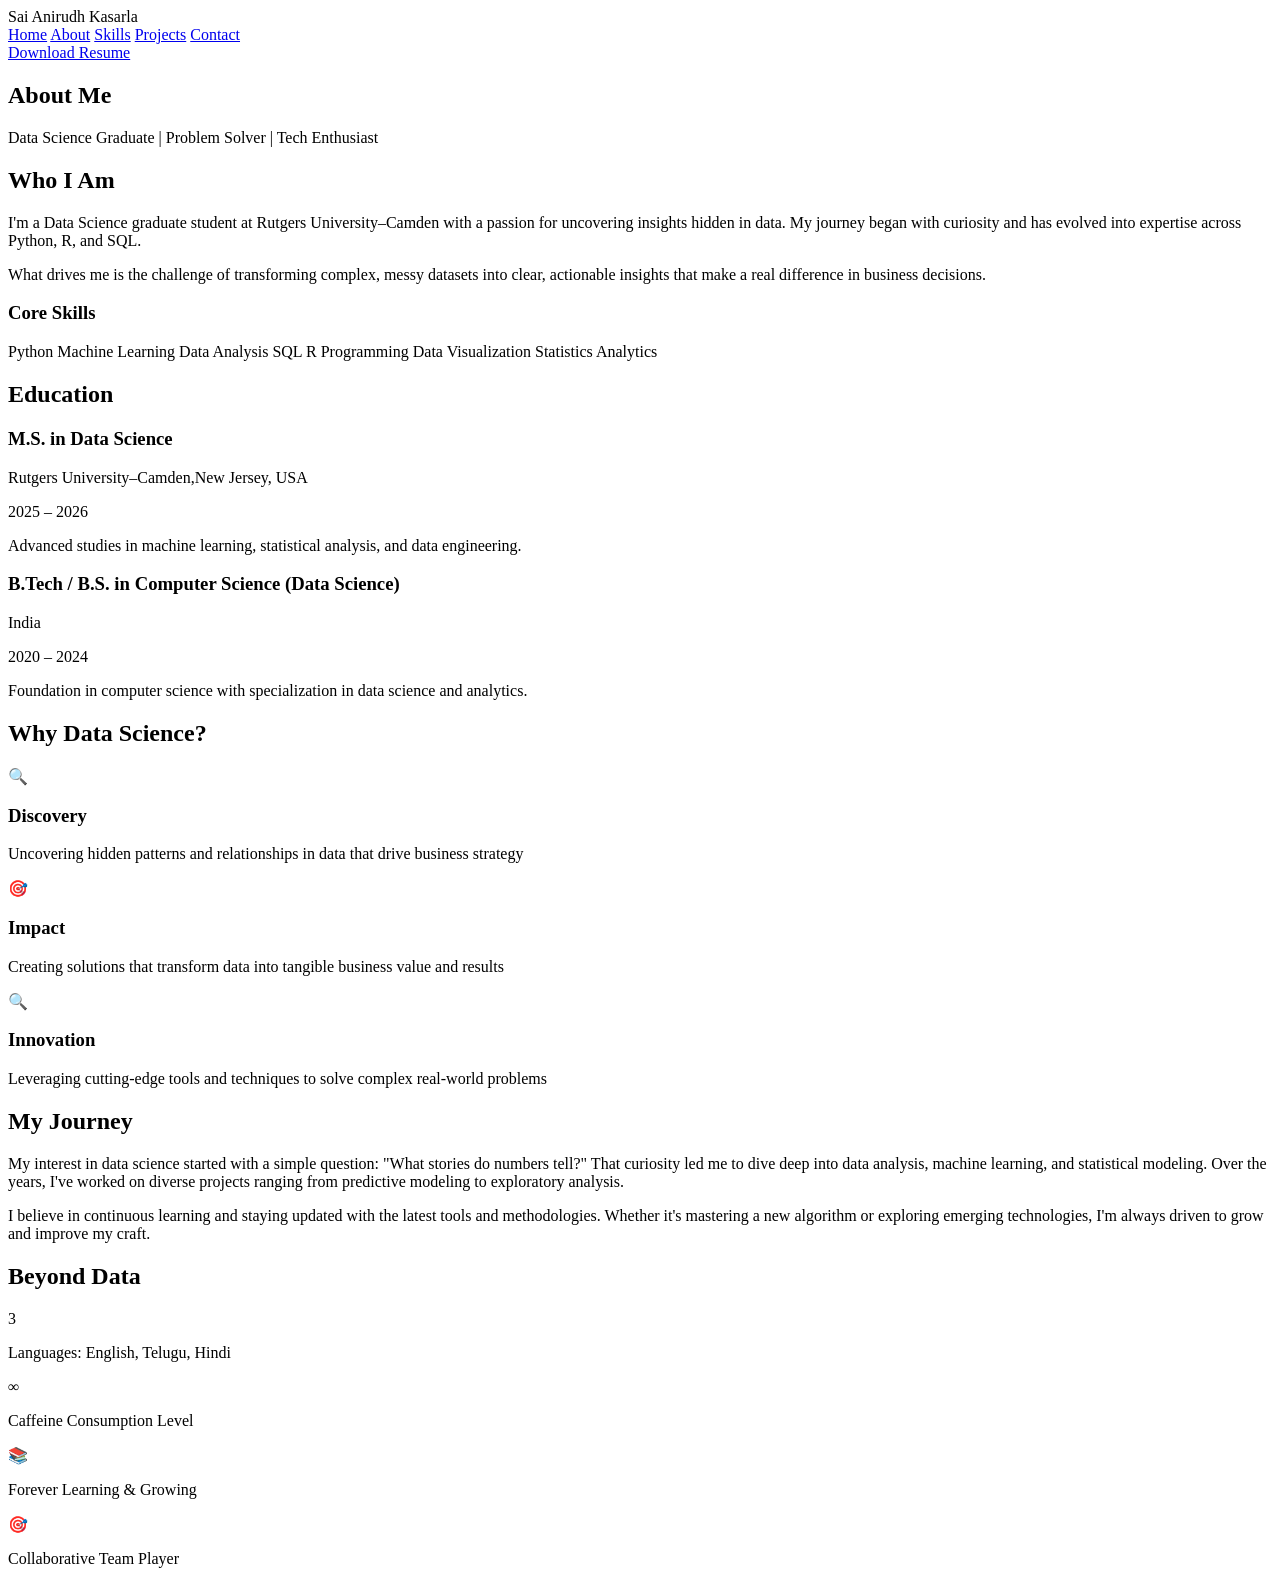
==== about.html @ 558da95c "Add files via upload" ====
<!DOCTYPE html>
<html lang="en">
<head>
    <meta charset="UTF-8" />
    <meta name="viewport" content="width=device-width, initial-scale=1.0" />
    <title>About | Sai Anirudh Kasarla</title>

    <link href="https://fonts.googleapis.com/css2?family=Inter:wght@300;400;500;600;700&display=swap" rel="stylesheet">
    <link rel="stylesheet" href="assets/css/style.css">
</head>
<body>

    <!-- ===== NAVBAR ===== -->
    <header class="navbar">
        <div class="nav-container">

            <!-- Left: Name -->
            <div class="nav-left">
                Sai Anirudh Kasarla
            </div>

            <!-- Center: Navigation Links -->
            <nav class="nav-center">
                <a href="index.html">Home</a>
                <a href="about.html" class="active">About</a>
                <a href="skills.html">Skills</a>
                <a href="projects.html">Projects</a>
                <a href="contact.html">Contact</a>
            </nav>

            <!-- Right: Resume Button -->
            <div class="nav-right">
                <a
                    href="resume/Sai_Anirudh_Kasarla_Resume.pdf"
                    class="resume-btn"
                    download
                >
                    Download Resume
                </a>
            </div>

        </div>
    </header>

    <!-- ===== ABOUT SECTION ===== -->
    <main class="about">
        
        <!-- About Header -->
        <section class="about-header">
            <h1>About Me</h1>
            <p class="header-subtitle">Data Science Graduate | Problem Solver | Tech Enthusiast</p>
        </section>

        <!-- Main Content Grid -->
        <section class="about-content-grid">
            
            <!-- Left: Personal Info -->
            <div class="about-left">
                <div class="intro-card">
                    <h2>Who I Am</h2>
                    <p>
                        I'm a Data Science graduate student at Rutgers University–Camden with a passion for uncovering 
                        insights hidden in data. My journey began with curiosity and has evolved into expertise across 
                        Python, R, and SQL.
                    </p>
                    <p>
                        What drives me is the challenge of transforming complex, messy datasets into clear, actionable 
                        insights that make a real difference in business decisions.
                    </p>
                </div>

                <div class="skills-summary-card">
                    <h3>Core Skills</h3>
                    <div class="skills-tags">
                        <span class="skill-tag">Python</span>
                        <span class="skill-tag">Machine Learning</span>
                        <span class="skill-tag">Data Analysis</span>
                        <span class="skill-tag">SQL</span>
                        <span class="skill-tag">R Programming</span>
                        <span class="skill-tag">Data Visualization</span>
                        <span class="skill-tag">Statistics</span>
                        <span class="skill-tag">Analytics</span>
                    </div>
                </div>
            </div>

            <!-- Right: Education & Timeline -->
            <div class="about-right">
                <div class="education-timeline-card">
                    <h2>Education</h2>
                    
                    <div class="timeline-item">
                        <div class="timeline-marker"></div>
                        <div class="timeline-content">
                            <h3>M.S. in Data Science</h3>
                            <p class="timeline-school">Rutgers University–Camden,New Jersey, USA</p>
                            <p class="timeline-date">2025 – 2026</p>
                            <p class="timeline-description">
                                Advanced studies in machine learning, statistical analysis, and data engineering.
                            </p>
                        </div>
                    </div>

                    <div class="timeline-item">
                        <div class="timeline-marker"></div>
                        <div class="timeline-content">
                            <h3>B.Tech / B.S. in Computer Science (Data Science)</h3>
                            <p class="timeline-school">India</p>
                            <p class="timeline-date">2020 – 2024</p>
                            <p class="timeline-description">
                                Foundation in computer science with specialization in data science and analytics.
                            </p>
                        </div>
                    </div>
                </div>
            </div>
        </section>

        <!-- Why Data Science Section -->
        <section class="why-section">
            <h2>Why Data Science?</h2>
            <div class="why-grid">
                <div class="why-card">
                    <div class="why-icon">🔍</div>
                    <h3>Discovery</h3>
                    <p>Uncovering hidden patterns and relationships in data that drive business strategy</p>
                </div>
                <div class="why-card">
                    <div class="why-icon">🎯</div>
                    <h3>Impact</h3>
                    <p>Creating solutions that transform data into tangible business value and results</p>
                </div>
                <div class="why-card">
                    <div class="why-icon">🔍</div>
                    <h3>Innovation</h3>
                    <p>Leveraging cutting-edge tools and techniques to solve complex real-world problems</p>
                </div>
            </div>
        </section>

        <!-- Journey Section -->
        <section class="journey-section">
            <div class="journey-content">
                <h2>My Journey</h2>
                <p>
                    My interest in data science started with a simple question: "What stories do numbers tell?" 
                    That curiosity led me to dive deep into data analysis, machine learning, and statistical modeling. 
                    Over the years, I've worked on diverse projects ranging from predictive modeling to exploratory analysis.
                </p>
                <p>
                    I believe in continuous learning and staying updated with the latest tools and methodologies. 
                    Whether it's mastering a new algorithm or exploring emerging technologies, I'm always driven to grow 
                    and improve my craft.
                </p>
            </div>
        </section>

        <!-- Fun Facts Section -->
        <section class="fun-facts-section">
            <h2>Beyond Data</h2>
            <div class="fun-facts-grid">
                <div class="fact-card">
                    <div class="fact-number">3</div>
                    <p>Languages: English, Telugu, Hindi</p>
                </div>
                <div class="fact-card">
                    <div class="fact-number">∞</div>
                    <p>Caffeine Consumption Level</p>
                </div>
                <div class="fact-card">
                    <div class="fact-number">📚</div>
                    <p>Forever Learning & Growing</p>
                </div>
                <div class="fact-card">
                    <div class="fact-number">🎯</div>
                    <p>Collaborative Team Player</p>
                </div>
            </div>
        </section>

    </main>

</body>
</html>
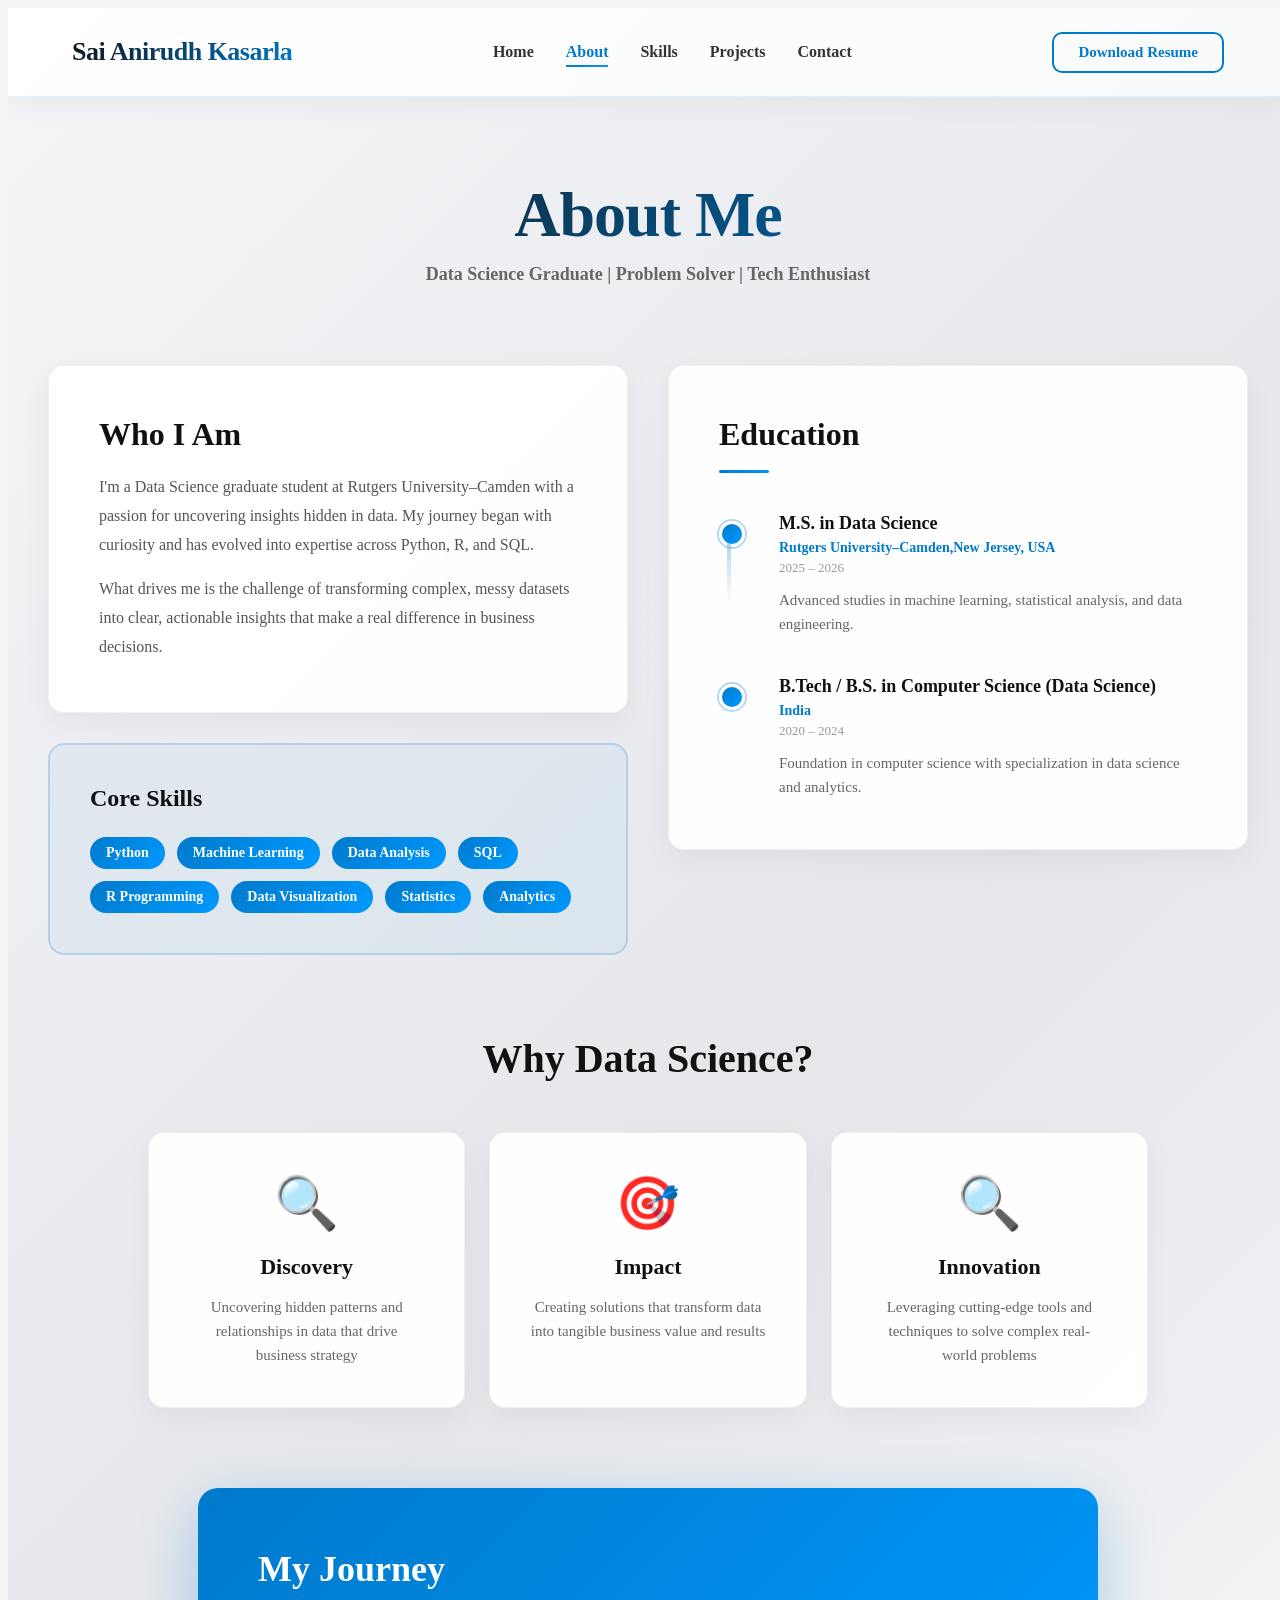
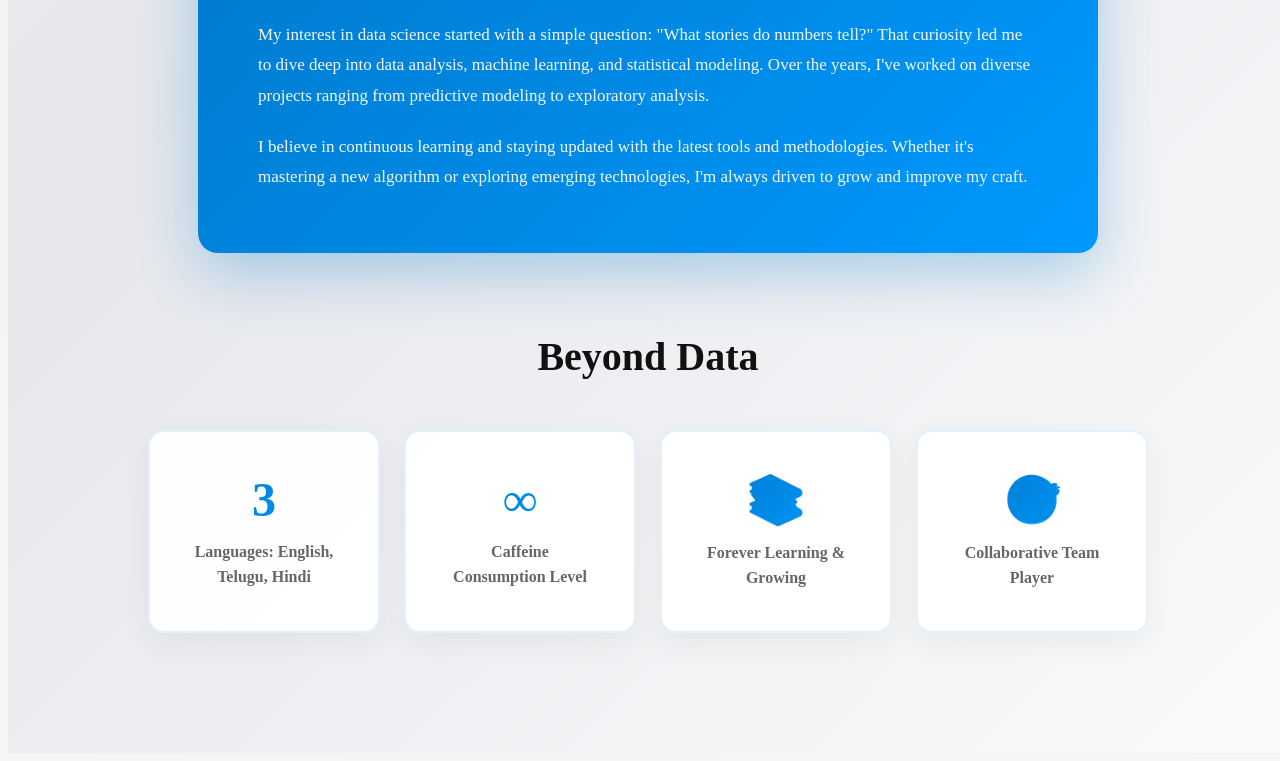
==== commit bdb13aa9: "Add mobile responsive stylesheet link" ====
--- a/about.html
+++ b/about.html
@@ -7,6 +7,7 @@
 
     <link href="https://fonts.googleapis.com/css2?family=Inter:wght@300;400;500;600;700&display=swap" rel="stylesheet">
     <link rel="stylesheet" href="assets/css/style.css">
+    <link rel="stylesheet" href="mobile-responsive.css">
 </head>
 <body>
 
@@ -182,3 +183,4 @@
 
 </body>
 </html>
+
--- a/assets/css/style.css
+++ b/assets/css/style.css
@@ -0,0 +1,2061 @@
+/* ===== Global Styles ===== */
+* {
+    box-sizing: border-box;
+}
+
+html, body {
+    width: 100%;
+    overflow-x: hidden;
+}
+
+body {
+    min-height: 100vh;
+    background: linear-gradient(
+        180deg,
+        #f3f4f6 0%,
+        #f5f5f5 100%
+    );
+}
+
+/* ===== Navbar ===== */
+.navbar {
+    height: 90px;
+    background: linear-gradient(135deg, rgba(255, 255, 255, 0.95) 0%, rgba(248, 249, 250, 0.95) 100%);
+    backdrop-filter: blur(20px);
+    border-bottom: 2px solid rgba(0, 122, 204, 0.1);
+    position: sticky;
+    top: 0;
+    z-index: 100;
+    display: flex;
+    align-items: center;
+    box-shadow: 0 4px 30px rgba(0, 0, 0, 0.05);
+}
+
+.nav-container {
+    width: 100%;
+    max-width: 1200px;
+    margin: auto;
+    padding: 0 24px;
+    display: grid;
+    grid-template-columns: auto 1fr auto;
+    align-items: center;
+}
+
+/* Left: Name */
+.nav-left {
+    font-weight: 800;
+    font-size: 26px;
+    letter-spacing: -0.5px;
+    background: linear-gradient(135deg, #111 0%, #007acc 100%);
+    -webkit-background-clip: text;
+    -webkit-text-fill-color: transparent;
+    background-clip: text;
+    cursor: pointer;
+    transition: all 0.3s ease;
+}
+
+.nav-left:hover {
+    letter-spacing: 0px;
+}
+
+/* Center: Links */
+.nav-center {
+    display: flex;
+    justify-content: center;
+    gap: 32px;
+}
+
+.nav-center a {
+    text-decoration: none;
+    color: #333;
+    font-weight: 600;
+    font-size: 16px;
+    transition: all 0.3s cubic-bezier(0.4, 0, 0.2, 1);
+    position: relative;
+    padding: 6px 0;
+}
+
+.nav-center a::after {
+    content: '';
+    position: absolute;
+    bottom: 0;
+    left: 0;
+    width: 0;
+    height: 2px;
+    background: linear-gradient(90deg, #007acc, #0099ff);
+    transition: width 0.3s ease;
+}
+
+.nav-center a:hover {
+    color: #007acc;
+}
+
+.nav-center a:hover::after {
+    width: 100%;
+}
+
+.nav-center a.active {
+    color: #007acc;
+}
+
+.nav-center a.active::after {
+    width: 100%;
+}
+
+/* Right: Resume Button */
+.nav-right {
+    display: flex;
+    justify-content: flex-end;
+}
+
+.resume-btn {
+    padding: 10px 24px;
+    border: 2px solid #007acc;
+    border-radius: 10px;
+    color: #007acc;
+    font-weight: 700;
+    font-size: 15px;
+    text-decoration: none;
+    transition: all 0.3s cubic-bezier(0.4, 0, 0.2, 1);
+    background: transparent;
+    position: relative;
+    overflow: hidden;
+}
+
+.resume-btn::before {
+    content: '';
+    position: absolute;
+    top: 0;
+    left: -100%;
+    width: 100%;
+    height: 100%;
+    background: linear-gradient(135deg, #007acc, #0099ff);
+    transition: left 0.4s ease;
+    z-index: -1;
+    border-radius: 10px;
+}
+
+.resume-btn:hover {
+    background: linear-gradient(135deg, #007acc, #0099ff);
+    color: white;
+    border-color: transparent;
+    box-shadow: 0 10px 30px rgba(0, 122, 204, 0.4);
+    transform: translateY(-2px);
+}
+
+/* ===== Home Section - Professional Styling ===== */
+.home {
+    width: 100%;
+    padding: 80px 20px 120px;
+    background: linear-gradient(135deg, #f3f4f6 0%, #e5e7eb 50%, #f9fafb 100%);
+}
+
+/* ===== Hero Card Section ===== */
+.hero-card {
+    max-width: 1000px;
+    margin: 0 auto 80px;
+    padding: 80px 60px;
+    background: linear-gradient(135deg, #ffffff 0%, #f8f9fa 100%);
+    border-radius: 24px;
+    border: 1px solid rgba(0, 0, 0, 0.08);
+    box-shadow: 0 20px 60px rgba(0, 0, 0, 0.08),
+                0 0 1px rgba(0, 0, 0, 0.1);
+    text-align: center;
+    position: relative;
+    overflow: hidden;
+    animation: fadeInUp 0.8s ease-out;
+}
+
+.hero-card::before {
+    content: '';
+    position: absolute;
+    top: -50%;
+    right: -50%;
+    width: 600px;
+    height: 600px;
+    background: radial-gradient(circle, rgba(0, 122, 204, 0.08) 0%, transparent 70%);
+    border-radius: 50%;
+    z-index: 0;
+    animation: float 6s ease-in-out infinite;
+}
+
+.hero-card > * {
+    position: relative;
+    z-index: 1;
+}
+
+.hero-badge {
+    display: inline-block;
+    padding: 12px 20px;
+    background: linear-gradient(135deg, rgba(0, 122, 204, 0.1), rgba(0, 122, 204, 0.05));
+    border: 1px solid rgba(0, 122, 204, 0.2);
+    border-radius: 50px;
+    font-size: 16px;
+    font-weight: 600;
+    color: #007acc;
+    margin-bottom: 20px;
+    animation: slideDown 0.8s ease-out 0.1s backwards;
+}
+
+.hero-title {
+    font-size: 72px;
+    font-weight: 800;
+    margin: 0 0 12px;
+    background: linear-gradient(135deg, #111 0%, #333 100%);
+    -webkit-background-clip: text;
+    -webkit-text-fill-color: transparent;
+    background-clip: text;
+    animation: slideDown 0.8s ease-out 0.2s backwards;
+    letter-spacing: -1px;
+}
+
+.hero-subtitle {
+    font-size: 28px;
+    font-weight: 600;
+    color: #007acc;
+    margin: 0 0 24px;
+    animation: slideDown 0.8s ease-out 0.3s backwards;
+    letter-spacing: 0.5px;
+}
+
+.hero-description {
+    font-size: 19px;
+    color: #555;
+    line-height: 1.8;
+    margin: 24px 0 40px;
+    max-width: 600px;
+    margin-left: auto;
+    margin-right: auto;
+    animation: slideDown 0.8s ease-out 0.4s backwards;
+}
+
+.hero-buttons {
+    display: flex;
+    justify-content: center;
+    gap: 16px;
+    flex-wrap: wrap;
+    animation: slideDown 0.8s ease-out 0.5s backwards;
+}
+
+.primary-btn,
+.secondary-btn {
+    padding: 14px 28px;
+    border-radius: 12px;
+    text-decoration: none;
+    font-weight: 600;
+    font-size: 16px;
+    transition: all 0.3s cubic-bezier(0.4, 0, 0.2, 1);
+    display: inline-flex;
+    align-items: center;
+    gap: 10px;
+    position: relative;
+    overflow: hidden;
+}
+
+.primary-btn {
+    background: linear-gradient(135deg, #111 0%, #333 100%);
+    color: white;
+    box-shadow: 0 10px 30px rgba(0, 0, 0, 0.15);
+}
+
+.primary-btn::before {
+    content: '';
+    position: absolute;
+    top: 0;
+    left: -100%;
+    width: 100%;
+    height: 100%;
+    background: linear-gradient(135deg, #333 0%, #555 100%);
+    transition: left 0.4s ease;
+    z-index: -1;
+}
+
+.primary-btn:hover {
+    background: linear-gradient(135deg, #333 0%, #555 100%);
+    box-shadow: 0 15px 45px rgba(0, 0, 0, 0.25);
+    transform: translateY(-3px);
+}
+
+.primary-btn:hover svg {
+    animation: slideRight 0.5s ease;
+}
+
+.secondary-btn {
+    background: transparent;
+    border: 2px solid #111;
+    color: #111;
+    box-shadow: inset 0 0 0 0 #111;
+}
+
+.secondary-btn:hover {
+    background: #111;
+    color: white;
+    box-shadow: 0 10px 30px rgba(0, 0, 0, 0.2);
+    transform: translateY(-3px);
+}
+
+/* ===== Stats Section ===== */
+.stats-section {
+    display: grid;
+    grid-template-columns: repeat(auto-fit, minmax(200px, 1fr));
+    gap: 24px;
+    max-width: 1000px;
+    margin: 0 auto 80px;
+    animation: fadeInUp 0.8s ease-out 0.3s backwards;
+}
+
+.stat-card {
+    padding: 40px;
+    background: rgba(255, 255, 255, 0.95);
+    border-radius: 16px;
+    border: 1px solid rgba(0, 0, 0, 0.06);
+    box-shadow: 0 10px 30px rgba(0, 0, 0, 0.05);
+    text-align: center;
+    transition: all 0.4s cubic-bezier(0.4, 0, 0.2, 1);
+    position: relative;
+}
+
+.stat-card::after {
+    content: '';
+    position: absolute;
+    bottom: 0;
+    left: 0;
+    width: 0;
+    height: 4px;
+    background: linear-gradient(90deg, #007acc, #0099ff);
+    border-radius: 0 0 16px 0;
+    transition: width 0.4s ease;
+}
+
+.stat-card:hover {
+    transform: translateY(-8px);
+    box-shadow: 0 20px 50px rgba(0, 122, 204, 0.15);
+    border-color: rgba(0, 122, 204, 0.2);
+}
+
+.stat-card:hover::after {
+    width: 100%;
+}
+
+.stat-number {
+    font-size: 52px;
+    font-weight: 800;
+    background: linear-gradient(135deg, #007acc, #0099ff);
+    -webkit-background-clip: text;
+    -webkit-text-fill-color: transparent;
+    background-clip: text;
+    margin-bottom: 8px;
+}
+
+.stat-label {
+    font-size: 17px;
+    color: #666;
+    font-weight: 500;
+}
+
+/* ===== Expertise Section ===== */
+.expertise-section {
+    max-width: 1000px;
+    margin: 0 auto 80px;
+}
+
+.section-title {
+    font-size: 36px;
+    font-weight: 700;
+    text-align: center;
+    margin-bottom: 50px;
+    color: #111;
+    animation: slideDown 0.8s ease-out backwards;
+}
+
+.expertise-grid {
+    display: grid;
+    grid-template-columns: repeat(auto-fit, minmax(240px, 1fr));
+    gap: 24px;
+    animation: fadeInUp 0.8s ease-out 0.2s backwards;
+}
+
+.expertise-card {
+    padding: 40px;
+    background: rgba(255, 255, 255, 0.95);
+    border-radius: 16px;
+    border: 1px solid rgba(0, 0, 0, 0.06);
+    box-shadow: 0 10px 30px rgba(0, 0, 0, 0.05);
+    transition: all 0.4s cubic-bezier(0.4, 0, 0.2, 1);
+    position: relative;
+    overflow: hidden;
+}
+
+.expertise-card::before {
+    content: '';
+    position: absolute;
+    top: -50%;
+    left: -50%;
+    width: 200%;
+    height: 200%;
+    background: linear-gradient(135deg, rgba(0, 122, 204, 0.1), rgba(0, 122, 204, 0.05));
+    opacity: 0;
+    transition: opacity 0.4s ease;
+}
+
+.expertise-card:hover {
+    transform: translateY(-12px) scale(1.02);
+    box-shadow: 0 25px 60px rgba(0, 122, 204, 0.2);
+    border-color: rgba(0, 122, 204, 0.2);
+}
+
+.expertise-card:hover::before {
+    opacity: 1;
+}
+
+.expertise-icon {
+    font-size: 48px;
+    margin-bottom: 20px;
+    display: inline-block;
+    animation: bounce 2s ease-in-out infinite;
+}
+
+.expertise-card h3 {
+    font-size: 20px;
+    font-weight: 700;
+    margin: 0 0 12px;
+    color: #111;
+    position: relative;
+    z-index: 1;
+}
+
+.expertise-card p {
+    font-size: 15px;
+    color: #666;
+    line-height: 1.6;
+    position: relative;
+    z-index: 1;
+    margin: 0;
+}
+
+/* ===== CTA Section ===== */
+.cta-section {
+    max-width: 800px;
+    margin: 40px auto 0;
+    padding: 60px 50px;
+    background: linear-gradient(135deg, #007acc 0%, #0099ff 100%);
+    border-radius: 20px;
+    box-shadow: 0 20px 60px rgba(0, 122, 204, 0.3);
+    text-align: center;
+    color: white;
+    animation: fadeInUp 0.8s ease-out 0.4s backwards;
+}
+
+.cta-section h2 {
+    font-size: 36px;
+    font-weight: 700;
+    margin: 0 0 12px;
+}
+
+.cta-section p {
+    font-size: 17px;
+    margin: 0 0 30px;
+    opacity: 0.95;
+}
+
+.cta-btn {
+    display: inline-block;
+    padding: 16px 36px;
+    background: white;
+    color: #007acc;
+    text-decoration: none;
+    font-weight: 700;
+    border-radius: 12px;
+    transition: all 0.3s cubic-bezier(0.4, 0, 0.2, 1);
+    box-shadow: 0 10px 30px rgba(0, 0, 0, 0.15);
+    position: relative;
+}
+
+.cta-btn:hover {
+    transform: translateY(-3px);
+    box-shadow: 0 15px 45px rgba(0, 0, 0, 0.25);
+    background: #f0f7ff;
+}
+
+/* ===== Animations ===== */
+@keyframes fadeInUp {
+    from {
+        opacity: 0;
+        transform: translateY(30px);
+    }
+    to {
+        opacity: 1;
+        transform: translateY(0);
+    }
+}
+
+@keyframes slideDown {
+    from {
+        opacity: 0;
+        transform: translateY(-20px);
+    }
+    to {
+        opacity: 1;
+        transform: translateY(0);
+    }
+}
+
+@keyframes slideRight {
+    0%, 100% { transform: translateX(0); }
+    50% { transform: translateX(4px); }
+}
+
+@keyframes float {
+    0%, 100% { transform: translate(0, 0px); }
+    50% { transform: translate(-20px, -20px); }
+}
+
+@keyframes bounce {
+    0%, 100% { transform: translateY(0); }
+    50% { transform: translateY(-8px); }
+}
+
+/* ===== About Page - Unique Design ===== */
+.about {
+    width: 100%;
+    padding: 80px 20px 120px;
+    background: linear-gradient(135deg, #f3f4f6 0%, #e5e7eb 50%, #f9fafb 100%);
+}
+
+/* About Header Section */
+.about-header {
+    max-width: 1000px;
+    margin: 0 auto 80px;
+    text-align: center;
+    animation: fadeInUp 0.8s ease-out;
+}
+
+.about-header h1 {
+    font-size: 64px;
+    font-weight: 800;
+    margin: 0 0 12px;
+    background: linear-gradient(135deg, #111 0%, #007acc 100%);
+    -webkit-background-clip: text;
+    -webkit-text-fill-color: transparent;
+    background-clip: text;
+    letter-spacing: -1px;
+}
+
+.header-subtitle {
+    font-size: 20px;
+    color: #007acc;
+    font-weight: 600;
+    margin: 0;
+}
+
+/* Content Grid Layout */
+.about-content-grid {
+    display: grid;
+    grid-template-columns: 1fr 1fr;
+    gap: 40px;
+    max-width: 1200px;
+    margin: 0 auto 80px;
+    animation: fadeInUp 0.8s ease-out 0.2s backwards;
+}
+
+.about-left,
+.about-right {
+    display: flex;
+    flex-direction: column;
+    gap: 30px;
+}
+
+/* Intro Card */
+.intro-card {
+    padding: 50px;
+    background: rgba(255, 255, 255, 0.95);
+    border-radius: 16px;
+    border: 1px solid rgba(0, 0, 0, 0.06);
+    box-shadow: 0 10px 30px rgba(0, 0, 0, 0.05);
+    transition: all 0.4s cubic-bezier(0.4, 0, 0.2, 1);
+    position: relative;
+    overflow: hidden;
+}
+
+.intro-card::before {
+    content: '';
+    position: absolute;
+    top: -50%;
+    right: -50%;
+    width: 300px;
+    height: 300px;
+    background: radial-gradient(circle, rgba(0, 122, 204, 0.1) 0%, transparent 70%);
+    border-radius: 50%;
+    opacity: 0;
+    transition: opacity 0.4s ease;
+}
+
+.intro-card:hover {
+    transform: translateY(-8px);
+    box-shadow: 0 25px 60px rgba(0, 122, 204, 0.15);
+    border-color: rgba(0, 122, 204, 0.2);
+}
+
+.intro-card:hover::before {
+    opacity: 1;
+}
+
+.intro-card h2 {
+    font-size: 32px;
+    font-weight: 700;
+    margin: 0 0 20px;
+    color: #111;
+    position: relative;
+    z-index: 1;
+}
+
+.intro-card p {
+    font-size: 16px;
+    color: #555;
+    line-height: 1.8;
+    margin: 0 0 16px;
+    position: relative;
+    z-index: 1;
+}
+
+.intro-card p:last-child {
+    margin-bottom: 0;
+}
+
+/* Skills Summary Card */
+.skills-summary-card {
+    padding: 40px;
+    background: linear-gradient(135deg, rgba(0, 122, 204, 0.05) 0%, rgba(0, 153, 255, 0.05) 100%);
+    border: 2px solid rgba(0, 122, 204, 0.2);
+    border-radius: 16px;
+    transition: all 0.4s cubic-bezier(0.4, 0, 0.2, 1);
+}
+
+.skills-summary-card:hover {
+    border-color: rgba(0, 122, 204, 0.4);
+    box-shadow: 0 15px 50px rgba(0, 122, 204, 0.15);
+    transform: translateY(-5px);
+}
+
+.skills-summary-card h3 {
+    font-size: 24px;
+    font-weight: 700;
+    margin: 0 0 25px;
+    color: #111;
+}
+
+.skills-tags {
+    display: flex;
+    flex-wrap: wrap;
+    gap: 12px;
+}
+
+.skill-tag {
+    display: inline-block;
+    padding: 8px 16px;
+    background: linear-gradient(135deg, #007acc, #0099ff);
+    color: white;
+    border-radius: 50px;
+    font-size: 14px;
+    font-weight: 600;
+    transition: all 0.3s ease;
+    cursor: default;
+}
+
+.skill-tag:hover {
+    transform: translateY(-3px);
+    box-shadow: 0 10px 25px rgba(0, 122, 204, 0.4);
+}
+
+/* Education Timeline Card */
+.education-timeline-card {
+    padding: 50px;
+    background: rgba(255, 255, 255, 0.95);
+    border-radius: 16px;
+    border: 1px solid rgba(0, 0, 0, 0.06);
+    box-shadow: 0 10px 30px rgba(0, 0, 0, 0.05);
+    transition: all 0.4s cubic-bezier(0.4, 0, 0.2, 1);
+}
+
+.education-timeline-card:hover {
+    transform: translateY(-8px);
+    box-shadow: 0 25px 60px rgba(0, 122, 204, 0.15);
+}
+
+.education-timeline-card h2 {
+    font-size: 32px;
+    font-weight: 700;
+    margin: 0 0 40px;
+    color: #111;
+    position: relative;
+    padding-bottom: 20px;
+}
+
+.education-timeline-card h2::after {
+    content: '';
+    position: absolute;
+    bottom: 0;
+    left: 0;
+    width: 50px;
+    height: 3px;
+    background: linear-gradient(90deg, #007acc, #0099ff);
+    border-radius: 2px;
+}
+
+/* Timeline Items */
+.timeline-item {
+    position: relative;
+    padding-left: 60px;
+    margin-bottom: 40px;
+}
+
+.timeline-item:last-child {
+    margin-bottom: 0;
+}
+
+.timeline-item::before {
+    content: '';
+    position: absolute;
+    left: 0;
+    top: 8px;
+    width: 20px;
+    height: 20px;
+    border-radius: 50%;
+    background: linear-gradient(135deg, #007acc, #0099ff);
+    border: 3px solid white;
+    box-shadow: 0 0 0 2px rgba(0, 122, 204, 0.3);
+}
+
+.timeline-item::after {
+    content: '';
+    position: absolute;
+    left: 8px;
+    top: 30px;
+    width: 4px;
+    height: 60px;
+    background: linear-gradient(180deg, rgba(0, 122, 204, 0.3), transparent);
+    display: none;
+}
+
+.timeline-item:not(:last-child)::after {
+    display: block;
+}
+
+.timeline-content h3 {
+    font-size: 18px;
+    font-weight: 700;
+    color: #111;
+    margin: 0 0 6px;
+}
+
+.timeline-school {
+    font-size: 14px;
+    color: #007acc;
+    font-weight: 600;
+    margin: 0 0 4px;
+}
+
+.timeline-date {
+    font-size: 13px;
+    color: #999;
+    margin: 0 0 12px;
+}
+
+.timeline-description {
+    font-size: 15px;
+    color: #666;
+    line-height: 1.6;
+    margin: 0;
+}
+
+/* Why Section */
+.why-section {
+    max-width: 1000px;
+    margin: 0 auto 80px;
+    animation: fadeInUp 0.8s ease-out 0.3s backwards;
+}
+
+.why-section h2 {
+    font-size: 40px;
+    font-weight: 700;
+    text-align: center;
+    margin: 0 0 50px;
+    color: #111;
+}
+
+.why-grid {
+    display: grid;
+    grid-template-columns: repeat(auto-fit, minmax(260px, 1fr));
+    gap: 24px;
+}
+
+.why-card {
+    padding: 40px;
+    background: rgba(255, 255, 255, 0.95);
+    border-radius: 16px;
+    border: 1px solid rgba(0, 0, 0, 0.06);
+    box-shadow: 0 10px 30px rgba(0, 0, 0, 0.05);
+    transition: all 0.4s cubic-bezier(0.4, 0, 0.2, 1);
+    position: relative;
+    overflow: hidden;
+    text-align: center;
+}
+
+.why-card::before {
+    content: '';
+    position: absolute;
+    top: -50%;
+    left: -50%;
+    width: 200%;
+    height: 200%;
+    background: linear-gradient(135deg, rgba(0, 122, 204, 0.1), rgba(0, 122, 204, 0.05));
+    opacity: 0;
+    transition: opacity 0.4s ease;
+}
+
+.why-card:hover {
+    transform: translateY(-12px) scale(1.02);
+    box-shadow: 0 25px 60px rgba(0, 122, 204, 0.2);
+    border-color: rgba(0, 122, 204, 0.2);
+}
+
+.why-card:hover::before {
+    opacity: 1;
+}
+
+.why-icon {
+    font-size: 52px;
+    margin-bottom: 20px;
+    display: block;
+    position: relative;
+    z-index: 1;
+    animation: bounce 2s ease-in-out infinite;
+}
+
+.why-card h3 {
+    font-size: 22px;
+    font-weight: 700;
+    margin: 0 0 15px;
+    color: #111;
+    position: relative;
+    z-index: 1;
+}
+
+.why-card p {
+    font-size: 15px;
+    color: #666;
+    line-height: 1.6;
+    margin: 0;
+    position: relative;
+    z-index: 1;
+}
+
+/* Journey Section */
+.journey-section {
+    max-width: 900px;
+    margin: 0 auto 80px;
+    padding: 60px;
+    background: linear-gradient(135deg, #007acc 0%, #0099ff 100%);
+    border-radius: 20px;
+    color: white;
+    box-shadow: 0 20px 60px rgba(0, 122, 204, 0.3);
+    animation: fadeInUp 0.8s ease-out 0.4s backwards;
+}
+
+.journey-content h2 {
+    font-size: 36px;
+    font-weight: 700;
+    margin: 0 0 30px;
+}
+
+.journey-content p {
+    font-size: 17px;
+    line-height: 1.8;
+    margin: 0 0 20px;
+    opacity: 0.95;
+}
+
+.journey-content p:last-child {
+    margin-bottom: 0;
+}
+
+/* Fun Facts Section */
+.fun-facts-section {
+    max-width: 1000px;
+    margin: 0 auto;
+}
+
+.fun-facts-section h2 {
+    font-size: 40px;
+    font-weight: 700;
+    text-align: center;
+    margin: 0 0 50px;
+    color: #111;
+    animation: fadeInUp 0.8s ease-out 0.5s backwards;
+}
+
+.fun-facts-grid {
+    display: grid;
+    grid-template-columns: repeat(auto-fit, minmax(200px, 1fr));
+    gap: 24px;
+    animation: fadeInUp 0.8s ease-out 0.6s backwards;
+}
+
+.fact-card {
+    padding: 40px;
+    background: rgba(255, 255, 255, 0.95);
+    border-radius: 16px;
+    border: 2px solid rgba(0, 122, 204, 0.1);
+    box-shadow: 0 10px 30px rgba(0, 0, 0, 0.05);
+    text-align: center;
+    transition: all 0.4s cubic-bezier(0.4, 0, 0.2, 1);
+}
+
+.fact-card:hover {
+    transform: translateY(-10px) rotate(2deg);
+    box-shadow: 0 25px 60px rgba(0, 122, 204, 0.15);
+    border-color: rgba(0, 122, 204, 0.3);
+}
+
+.fact-number {
+    font-size: 48px;
+    font-weight: 800;
+    background: linear-gradient(135deg, #007acc, #0099ff);
+    -webkit-background-clip: text;
+    -webkit-text-fill-color: transparent;
+    background-clip: text;
+    margin-bottom: 12px;
+    display: block;
+}
+
+.fact-card p {
+    font-size: 16px;
+    color: #666;
+    font-weight: 600;
+    margin: 0;
+    line-height: 1.6;
+}
+
+/* Responsive Design */
+@media (max-width: 768px) {
+    .about-content-grid {
+        grid-template-columns: 1fr;
+        gap: 30px;
+    }
+    
+    .about-header h1 {
+        font-size: 42px;
+    }
+    
+    .header-subtitle {
+        font-size: 16px;
+    }
+    
+    .intro-card,
+    .education-timeline-card {
+        padding: 30px;
+    }
+    
+    .journey-section {
+        padding: 40px;
+    }
+}
+
+
+/* ===== Skills Page - Professional Design ===== */
+.skills {
+    width: 100%;
+    padding: 80px 20px 120px;
+    background: linear-gradient(135deg, #f3f4f6 0%, #e5e7eb 50%, #f9fafb 100%);
+}
+
+/* Skills Header */
+.skills-header {
+    max-width: 1000px;
+    margin: 0 auto 80px;
+    text-align: center;
+    animation: fadeInUp 0.8s ease-out;
+}
+
+.skills-header h1 {
+    font-size: 64px;
+    font-weight: 800;
+    margin: 0 0 12px;
+    background: linear-gradient(135deg, #111 0%, #007acc 100%);
+    -webkit-background-clip: text;
+    -webkit-text-fill-color: transparent;
+    background-clip: text;
+    letter-spacing: -1px;
+}
+
+.skills-header-subtitle {
+    font-size: 20px;
+    color: #007acc;
+    font-weight: 600;
+    margin: 0;
+}
+
+/* Proficiency Section */
+.proficiency-section {
+    max-width: 1000px;
+    margin: 0 auto 80px;
+    animation: fadeInUp 0.8s ease-out 0.1s backwards;
+}
+
+.proficiency-section h2 {
+    font-size: 36px;
+    font-weight: 700;
+    text-align: center;
+    margin: 0 0 50px;
+    color: #111;
+}
+
+.proficiency-grid {
+    display: grid;
+    grid-template-columns: repeat(auto-fit, minmax(220px, 1fr));
+    gap: 24px;
+}
+
+.proficiency-card {
+    padding: 40px;
+    background: rgba(255, 255, 255, 0.95);
+    border-radius: 16px;
+    border: 2px solid rgba(0, 122, 204, 0.1);
+    box-shadow: 0 10px 30px rgba(0, 0, 0, 0.05);
+    text-align: center;
+    transition: all 0.4s cubic-bezier(0.4, 0, 0.2, 1);
+}
+
+.proficiency-card:hover {
+    transform: translateY(-12px);
+    border-color: rgba(0, 122, 204, 0.3);
+    box-shadow: 0 25px 60px rgba(0, 122, 204, 0.15);
+}
+
+.proficiency-icon {
+    font-size: 28px;
+    margin-bottom: 15px;
+    display: block;
+}
+
+.proficiency-card h3 {
+    font-size: 22px;
+    font-weight: 700;
+    margin: 0 0 10px;
+    color: #111;
+}
+
+.proficiency-card p {
+    font-size: 15px;
+    color: #666;
+    margin: 0;
+}
+
+/* Skills Categories */
+.skills-categories {
+    display: grid;
+    grid-template-columns: repeat(auto-fit, minmax(320px, 1fr));
+    gap: 30px;
+    max-width: 1200px;
+    margin: 0 auto 80px;
+    animation: fadeInUp 0.8s ease-out 0.2s backwards;
+}
+
+.skill-category {
+    padding: 45px;
+    background: rgba(255, 255, 255, 0.95);
+    border-radius: 20px;
+    border: 1px solid rgba(0, 0, 0, 0.06);
+    box-shadow: 0 15px 40px rgba(0, 0, 0, 0.05);
+    transition: all 0.4s cubic-bezier(0.4, 0, 0.2, 1);
+    position: relative;
+    overflow: hidden;
+}
+
+.skill-category::before {
+    content: '';
+    position: absolute;
+    top: -50%;
+    right: -50%;
+    width: 300px;
+    height: 300px;
+    background: radial-gradient(circle, rgba(0, 122, 204, 0.08) 0%, transparent 70%);
+    border-radius: 50%;
+    opacity: 0;
+    transition: opacity 0.4s ease;
+}
+
+.skill-category:hover {
+    transform: translateY(-15px);
+    box-shadow: 0 30px 70px rgba(0, 122, 204, 0.15);
+    border-color: rgba(0, 122, 204, 0.2);
+}
+
+.skill-category:hover::before {
+    opacity: 1;
+}
+
+.category-header {
+    display: flex;
+    align-items: center;
+    gap: 15px;
+    margin-bottom: 15px;
+    position: relative;
+    z-index: 1;
+}
+
+.category-header h2 {
+    font-size: 24px;
+    font-weight: 700;
+    color: #111;
+    margin: 0;
+}
+
+.category-description {
+    font-size: 14px;
+    color: #007acc;
+    font-weight: 600;
+    margin: 0 0 20px;
+    position: relative;
+    z-index: 1;
+}
+
+.skills-list {
+    display: flex;
+    flex-wrap: wrap;
+    gap: 12px;
+    position: relative;
+    z-index: 1;
+}
+
+.skill-item {
+    display: inline-block;
+    padding: 10px 16px;
+    background: linear-gradient(135deg, rgba(0, 122, 204, 0.1), rgba(0, 153, 255, 0.05));
+    border: 1.5px solid rgba(0, 122, 204, 0.2);
+    border-radius: 50px;
+    font-size: 14px;
+    font-weight: 600;
+    color: #007acc;
+    transition: all 0.3s ease;
+    cursor: default;
+}
+
+.skill-item:hover {
+    background: linear-gradient(135deg, #007acc, #0099ff);
+    color: white;
+    border-color: transparent;
+    transform: translateY(-2px);
+    box-shadow: 0 10px 25px rgba(0, 122, 204, 0.3);
+}
+
+/* Skills Highlight Section */
+.skills-highlight {
+    display: grid;
+    grid-template-columns: 1fr 1fr;
+    gap: 40px;
+    max-width: 1000px;
+    margin: 0 auto;
+    animation: fadeInUp 0.8s ease-out 0.3s backwards;
+}
+
+.highlight-card {
+    padding: 50px;
+    border-radius: 16px;
+    transition: all 0.4s cubic-bezier(0.4, 0, 0.2, 1);
+}
+
+.highlight-left {
+    background: rgba(255, 255, 255, 0.95);
+    border: 1px solid rgba(0, 0, 0, 0.06);
+    box-shadow: 0 15px 40px rgba(0, 0, 0, 0.05);
+}
+
+.highlight-right {
+    background: linear-gradient(135deg, #007acc 0%, #0099ff 100%);
+    color: white;
+    box-shadow: 0 20px 60px rgba(0, 122, 204, 0.3);
+}
+
+.highlight-card:hover {
+    transform: translateY(-8px);
+}
+
+.highlight-left:hover {
+    box-shadow: 0 25px 60px rgba(0, 122, 204, 0.15);
+    border-color: rgba(0, 122, 204, 0.2);
+}
+
+.highlight-right:hover {
+    box-shadow: 0 30px 70px rgba(0, 122, 204, 0.4);
+}
+
+.highlight-card h3 {
+    font-size: 24px;
+    font-weight: 700;
+    margin: 0 0 16px;
+}
+
+.highlight-card p {
+    font-size: 16px;
+    line-height: 1.8;
+    margin: 0;
+    color: inherit;
+}
+
+.highlight-left p {
+    color: #555;
+}
+
+/* Responsive Design */
+@media (max-width: 768px) {
+    .skills-header h1 {
+        font-size: 42px;
+    }
+    
+    .skills-categories {
+        grid-template-columns: 1fr;
+    }
+    
+    .skills-highlight {
+        grid-template-columns: 1fr;
+    }
+    
+    .skill-category {
+        padding: 30px;
+    }
+}
+
+/* ===== Projects Page - Fresh Modern Design ===== */
+.projects {
+    width: 100%;
+    padding: 80px 20px 120px;
+    background: linear-gradient(135deg, #f3f4f6 0%, #e5e7eb 50%, #f9fafb 100%);
+}
+
+/* Projects Header */
+.projects-header {
+    max-width: 1000px;
+    margin: 0 auto 80px;
+    text-align: center;
+    animation: fadeInUp 0.8s ease-out;
+}
+
+.header-content h1 {
+    font-size: 64px;
+    font-weight: 800;
+    margin: 0 0 12px;
+    background: linear-gradient(135deg, #111 0%, #007acc 100%);
+    -webkit-background-clip: text;
+    -webkit-text-fill-color: transparent;
+    background-clip: text;
+    letter-spacing: -1px;
+}
+
+.header-subtitle {
+    font-size: 18px;
+    color: #666;
+    margin: 0;
+}
+
+/* Featured Section */
+.featured-section {
+    max-width: 1200px;
+    margin: 0 auto 100px;
+    animation: fadeInUp 0.8s ease-out 0.1s backwards;
+}
+
+.featured-title {
+    font-size: 40px;
+    font-weight: 700;
+    text-align: center;
+    margin: 0 0 50px;
+    color: #111;
+    position: relative;
+    padding-bottom: 20px;
+}
+
+.featured-title::after {
+    content: '';
+    position: absolute;
+    bottom: 0;
+    left: 50%;
+    transform: translateX(-50%);
+    width: 80px;
+    height: 4px;
+    background: linear-gradient(90deg, #007acc, #0099ff);
+    border-radius: 2px;
+}
+
+.featured-grid {
+    display: grid;
+    grid-template-columns: repeat(auto-fit, minmax(320px, 1fr));
+    gap: 30px;
+}
+
+.featured-card {
+    padding: 50px;
+    background: rgba(255, 255, 255, 0.95);
+    border-radius: 20px;
+    border: 1px solid rgba(0, 0, 0, 0.06);
+    box-shadow: 0 15px 40px rgba(0, 0, 0, 0.05);
+    transition: all 0.4s cubic-bezier(0.4, 0, 0.2, 1);
+    position: relative;
+    overflow: hidden;
+}
+
+.featured-card::before {
+    content: '';
+    position: absolute;
+    top: -50%;
+    right: -50%;
+    width: 300px;
+    height: 300px;
+    background: radial-gradient(circle, rgba(0, 122, 204, 0.1) 0%, transparent 70%);
+    border-radius: 50%;
+    opacity: 0;
+    transition: opacity 0.4s ease;
+}
+
+.featured-card:hover {
+    transform: translateY(-15px);
+    box-shadow: 0 30px 70px rgba(0, 122, 204, 0.15);
+    border-color: rgba(0, 122, 204, 0.2);
+}
+
+.featured-card:hover::before {
+    opacity: 1;
+}
+
+.featured-card-top {
+    margin-bottom: 20px;
+    position: relative;
+    z-index: 1;
+}
+
+.featured-card h3 {
+    font-size: 24px;
+    font-weight: 700;
+    color: #111;
+    margin: 0 0 12px;
+}
+
+.project-meta {
+    display: flex;
+    flex-wrap: wrap;
+    gap: 10px;
+}
+
+.meta-badge {
+    display: inline-block;
+    padding: 6px 12px;
+    background: rgba(0, 122, 204, 0.1);
+    border: 1px solid rgba(0, 122, 204, 0.2);
+    border-radius: 50px;
+    font-size: 12px;
+    font-weight: 600;
+    color: #007acc;
+    text-transform: uppercase;
+    letter-spacing: 0.5px;
+}
+
+.featured-description {
+    font-size: 15px;
+    color: #555;
+    line-height: 1.7;
+    margin: 0 0 20px;
+    position: relative;
+    z-index: 1;
+}
+
+.features-list {
+    display: flex;
+    flex-wrap: wrap;
+    gap: 10px;
+    margin-bottom: 25px;
+    position: relative;
+    z-index: 1;
+}
+
+.feature-item {
+    display: inline-block;
+    padding: 8px 16px;
+    background: linear-gradient(135deg, rgba(0, 122, 204, 0.05), rgba(0, 153, 255, 0.05));
+    border: 1px solid rgba(0, 122, 204, 0.15);
+    border-radius: 50px;
+    font-size: 13px;
+    color: #007acc;
+    font-weight: 600;
+}
+
+.project-cta {
+    display: inline-block;
+    padding: 12px 28px;
+    background: linear-gradient(135deg, #007acc, #0099ff);
+    color: white;
+    text-decoration: none;
+    font-weight: 700;
+    border-radius: 8px;
+    transition: all 0.3s ease;
+    position: relative;
+    z-index: 1;
+}
+
+.project-cta:hover {
+    transform: translateY(-3px);
+    box-shadow: 0 15px 40px rgba(0, 122, 204, 0.4);
+}
+
+/* All Projects Section */
+.all-projects-section {
+    max-width: 1200px;
+    margin: 0 auto 80px;
+    animation: fadeInUp 0.8s ease-out 0.2s backwards;
+}
+
+.all-projects-title {
+    font-size: 40px;
+    font-weight: 700;
+    text-align: center;
+    margin: 0 0 50px;
+    color: #111;
+    position: relative;
+    padding-bottom: 20px;
+}
+
+.all-projects-title::after {
+    content: '';
+    position: absolute;
+    bottom: 0;
+    left: 50%;
+    transform: translateX(-50%);
+    width: 80px;
+    height: 4px;
+    background: linear-gradient(90deg, #007acc, #0099ff);
+    border-radius: 2px;
+}
+
+.projects-collection {
+    display: flex;
+    flex-direction: column;
+    gap: 30px;
+}
+
+.project-row {
+    display: grid;
+    grid-template-columns: repeat(auto-fit, minmax(300px, 1fr));
+    gap: 24px;
+}
+
+.project-col {
+    display: flex;
+}
+
+.project-card-item {
+    flex: 1;
+    padding: 35px;
+    background: rgba(255, 255, 255, 0.95);
+    border-radius: 16px;
+    border: 1px solid rgba(0, 0, 0, 0.06);
+    box-shadow: 0 10px 30px rgba(0, 0, 0, 0.05);
+    transition: all 0.4s cubic-bezier(0.4, 0, 0.2, 1);
+    position: relative;
+    overflow: hidden;
+}
+
+.project-card-item::before {
+    content: '';
+    position: absolute;
+    top: -50%;
+    right: -50%;
+    width: 250px;
+    height: 250px;
+    background: radial-gradient(circle, rgba(0, 122, 204, 0.08) 0%, transparent 70%);
+    border-radius: 50%;
+    opacity: 0;
+    transition: opacity 0.4s ease;
+}
+
+.project-card-item:hover {
+    transform: translateY(-8px);
+    box-shadow: 0 20px 50px rgba(0, 122, 204, 0.12);
+    border-color: rgba(0, 122, 204, 0.15);
+}
+
+.project-card-item:hover::before {
+    opacity: 1;
+}
+
+.project-card-item h4 {
+    font-size: 20px;
+    font-weight: 700;
+    color: #111;
+    margin: 0 0 12px;
+    position: relative;
+    z-index: 1;
+}
+
+.project-desc {
+    font-size: 14px;
+    color: #666;
+    line-height: 1.6;
+    margin: 0 0 16px;
+    position: relative;
+    z-index: 1;
+}
+
+.project-tags {
+    display: flex;
+    flex-wrap: wrap;
+    gap: 8px;
+    margin-bottom: 16px;
+    position: relative;
+    z-index: 1;
+}
+
+.tag {
+    display: inline-block;
+    padding: 5px 10px;
+    background: rgba(0, 122, 204, 0.08);
+    border-radius: 50px;
+    font-size: 12px;
+    color: #007acc;
+    font-weight: 600;
+}
+
+.project-link {
+    display: inline-block;
+    color: #007acc;
+    text-decoration: none;
+    font-weight: 700;
+    font-size: 14px;
+    transition: all 0.3s ease;
+    position: relative;
+    z-index: 1;
+}
+
+.project-link:hover {
+    color: #0099ff;
+    transform: translateX(4px);
+}
+
+/* CTA Section */
+.projects-cta {
+    max-width: 900px;
+    margin: 0 auto;
+    padding: 60px;
+    background: linear-gradient(135deg, rgba(0, 217, 255, 0.1) 0%, rgba(255, 0, 110, 0.1) 100%);
+    border: 2px solid rgba(0, 217, 255, 0.3);
+    border-radius: 16px;
+    text-align: center;
+    animation: fadeInUp 0.8s ease-out 0.4s backwards;
+}
+
+.projects-cta h2 {
+    font-size: 36px;
+    font-weight: 700;
+    color: #fff;
+    margin: 0 0 12px;
+}
+
+.projects-cta p {
+    font-size: 16px;
+    color: #a0aec0;
+    margin: 0 0 30px;
+}
+
+.cta-btn {
+    display: inline-block;
+    padding: 14px 36px;
+    background: linear-gradient(135deg, #00d9ff, #0099ff);
+    color: #0a0e27;
+    text-decoration: none;
+    font-weight: 700;
+    border-radius: 8px;
+    transition: all 0.3s ease;
+    box-shadow: 0 15px 40px rgba(0, 217, 255, 0.3);
+}
+
+.cta-btn:hover {
+    transform: translateY(-3px);
+    box-shadow: 0 20px 50px rgba(0, 217, 255, 0.5);
+}
+
+/* Responsive Design */
+@media (max-width: 768px) {
+    .projects-header h1 {
+        font-size: 42px;
+    }
+    
+    .projects-grid {
+        grid-template-columns: 1fr;
+    }
+    
+    .projects-list {
+        grid-template-columns: 1fr;
+    }
+    
+    .project-card {
+        padding: 30px;
+    }
+    
+    .projects-cta {
+        padding: 40px;
+    }
+}
+
+/* Explore Section */
+.explore-section {
+    max-width: 900px;
+    margin: 0 auto;
+    padding: 60px;
+    background: linear-gradient(135deg, rgba(0, 122, 204, 0.08) 0%, rgba(0, 153, 255, 0.08) 100%);
+    border: 2px solid rgba(0, 122, 204, 0.15);
+    border-radius: 20px;
+    text-align: center;
+    animation: fadeInUp 0.8s ease-out 0.3s backwards;
+}
+
+.explore-content h2 {
+    font-size: 36px;
+    font-weight: 700;
+    color: #111;
+    margin: 0 0 12px;
+}
+
+.explore-content p {
+    font-size: 20px;
+    color: #666;
+    margin: 0 0 30px;
+}
+
+.explore-btn {
+    display: inline-block;
+    padding: 14px 36px;
+    background: linear-gradient(135deg, #007acc, #0099ff);
+    color: white;
+    text-decoration: none;
+    font-weight: 700;
+    font-size: 16px;
+    border-radius: 8px;
+    transition: all 0.3s ease;
+    box-shadow: 0 10px 30px rgba(0, 122, 204, 0.2);
+}
+
+.explore-btn:hover {
+    transform: translateY(-3px);
+    box-shadow: 0 15px 45px rgba(0, 122, 204, 0.4);
+}
+
+@media (max-width: 768px) {
+    .header-content h1 {
+        font-size: 42px;
+    }
+    
+    .featured-grid {
+        grid-template-columns: 1fr;
+    }
+    
+    .project-row {
+        grid-template-columns: 1fr;
+    }
+    
+    .featured-card,
+    .project-card-item {
+        padding: 30px;
+    }
+    
+    .explore-section {
+        padding: 40px;
+    }
+}
+
+/* ===== Contact Page ===== */
+.contact {
+    min-height: calc(100vh - 80px); /* full page minus navbar */
+    display: flex;
+    justify-content: center;
+    align-items: center;
+    padding: 40px 20px;
+}
+
+.contact-card {
+    width: min(80vw, 900px);
+    background: rgba(255, 255, 255, 0.9);
+    padding: 60px;
+    border-radius: 24px;
+    border: 1px solid #ddd;
+    box-shadow: 0 25px 50px rgba(0, 0, 0, 0.06);
+    overflow-x: hidden;
+}
+
+.contact-card h1 {
+    font-size: 36px;
+    margin-bottom: 10px;
+}
+
+.contact-subtitle {
+    color: #555;
+    font-size: 16px;
+    margin-bottom: 40px;
+}
+
+.contact-info p {
+    font-size: 17px;
+    margin-bottom: 18px;
+    color: #333;
+}
+
+.contact-info a {
+    color: #007acc;
+    text-decoration: none;
+    font-weight: 500;
+}
+
+.contact-info a:hover {
+    text-decoration: underline;
+}
+
+/* ===== CONTACT PAGE - PROFESSIONAL DESIGN ===== */
+.contact-main {
+    width: 100%;
+    padding: 0 20px;
+    background: linear-gradient(135deg, #f3f4f6 0%, #e5e7eb 50%, #f9fafb 100%);
+    min-height: 100vh;
+}
+
+/* Contact Hero */
+.contact-hero {
+    max-width: 1200px;
+    margin: 8px auto 40px;
+    text-align: center;
+    animation: fadeInUp 0.8s ease-out;
+}
+
+.hero-content h1 {
+    font-size: 64px;
+    font-weight: 800;
+    margin: 0 0 16px;
+    background: linear-gradient(135deg, #111 0%, #007acc 100%);
+    -webkit-background-clip: text;
+    -webkit-text-fill-color: transparent;
+    background-clip: text;
+    letter-spacing: -1px;
+}
+
+.hero-content p {
+    font-size: 18px;
+    color: #666;
+    margin: 0;
+}
+
+/* Contact Grid Section */
+.contact-grid-section {
+    max-width: 1200px;
+    margin: 0 auto 80px;
+    padding: 0 20px;
+    animation: fadeInUp 0.8s ease-out 0.1s backwards;
+}
+
+.contact-grid {
+    display: grid;
+    grid-template-columns: 1fr 1fr;
+    gap: 40px;
+    align-items: start;
+}
+
+/* Left: Contact Methods */
+.contact-left {
+    display: flex;
+    flex-direction: column;
+}
+
+.contact-methods {
+    display: flex;
+    flex-direction: column;
+    gap: 20px;
+}
+
+.contact-card-method {
+    padding: 40px;
+    background: rgba(255, 255, 255, 0.95);
+    border-radius: 16px;
+    border: 1px solid rgba(0, 0, 0, 0.06);
+    box-shadow: 0 10px 30px rgba(0, 0, 0, 0.05);
+    text-align: center;
+    transition: all 0.4s cubic-bezier(0.4, 0, 0.2, 1);
+    position: relative;
+    overflow: hidden;
+}
+
+.contact-card-method::before {
+    content: '';
+    position: absolute;
+    top: -50%;
+    right: -50%;
+    width: 250px;
+    height: 250px;
+    background: radial-gradient(circle, rgba(0, 122, 204, 0.1) 0%, transparent 70%);
+    border-radius: 50%;
+    opacity: 0;
+    transition: opacity 0.4s ease;
+}
+
+.contact-card-method:hover {
+    transform: translateY(-10px);
+    box-shadow: 0 20px 50px rgba(0, 122, 204, 0.12);
+    border-color: rgba(0, 122, 204, 0.15);
+}
+
+.contact-card-method:hover::before {
+    opacity: 1;
+}
+
+.card-icon {
+    font-size: 48px;
+    margin-bottom: 16px;
+    display: inline-block;
+    position: relative;
+    z-index: 1;
+}
+
+.contact-card-method h3 {
+    font-size: 20px;
+    font-weight: 700;
+    color: #111;
+    margin: 0 0 8px;
+    position: relative;
+    z-index: 1;
+}
+
+.contact-card-method p {
+    font-size: 14px;
+    color: #666;
+    margin: 0 0 20px;
+    position: relative;
+    z-index: 1;
+}
+
+.contact-btn {
+    display: inline-block;
+    padding: 12px 28px;
+    background: linear-gradient(135deg, #007acc, #0099ff);
+    color: white;
+    text-decoration: none;
+    font-weight: 700;
+    border-radius: 8px;
+    transition: all 0.3s ease;
+    position: relative;
+    z-index: 1;
+    font-size: 14px;
+}
+
+.contact-btn:hover {
+    transform: translateY(-3px);
+    box-shadow: 0 10px 25px rgba(0, 122, 204, 0.3);
+}
+
+/* Right: Info & Services */
+.contact-right {
+    display: flex;
+    flex-direction: column;
+    gap: 24px;
+}
+
+/* Info Card */
+.info-card {
+    padding: 40px;
+    background: rgba(255, 255, 255, 0.95);
+    border-radius: 16px;
+    border: 1px solid rgba(0, 0, 0, 0.06);
+    box-shadow: 0 10px 30px rgba(0, 0, 0, 0.05);
+}
+
+.info-card h2 {
+    font-size: 24px;
+    font-weight: 700;
+    color: #111;
+    margin: 0 0 24px;
+}
+
+.info-list {
+    display: flex;
+    flex-direction: column;
+    gap: 16px;
+}
+
+.info-row {
+    display: flex;
+    gap: 16px;
+    align-items: flex-start;
+    padding: 16px;
+    background: rgba(0, 122, 204, 0.03);
+    border-radius: 12px;
+    border-left: 4px solid #007acc;
+}
+
+.info-icon {
+    font-size: 24px;
+    min-width: 32px;
+    text-align: center;
+}
+
+.info-row strong {
+    display: block;
+    font-size: 14px;
+    color: #111;
+    margin-bottom: 4px;
+}
+
+.info-row p {
+    font-size: 13px;
+    color: #666;
+    margin: 0;
+}
+
+/* Services CTA Card */
+.services-cta-card {
+    padding: 40px;
+    background: linear-gradient(135deg, rgba(0, 122, 204, 0.1) 0%, rgba(0, 153, 255, 0.1) 100%);
+    border: 2px solid rgba(0, 122, 204, 0.2);
+    border-radius: 16px;
+    transition: all 0.4s ease;
+    position: relative;
+    overflow: hidden;
+}
+
+.services-cta-card::before {
+    content: '';
+    position: absolute;
+    top: -50%;
+    right: -50%;
+    width: 300px;
+    height: 300px;
+    background: radial-gradient(circle, rgba(0, 122, 204, 0.15) 0%, transparent 70%);
+    border-radius: 50%;
+    opacity: 0;
+    transition: opacity 0.4s ease;
+}
+
+.services-cta-card:hover {
+    border-color: rgba(0, 122, 204, 0.4);
+    box-shadow: 0 20px 50px rgba(0, 122, 204, 0.15);
+}
+
+.services-cta-card:hover::before {
+    opacity: 1;
+}
+
+.cta-badge {
+    display: inline-block;
+    padding: 8px 16px;
+    background: rgba(0, 122, 204, 0.15);
+    border-radius: 50px;
+    font-size: 12px;
+    font-weight: 700;
+    color: #007acc;
+    text-transform: uppercase;
+    letter-spacing: 0.5px;
+    margin-bottom: 12px;
+    position: relative;
+    z-index: 1;
+}
+
+.services-cta-card h2 {
+    font-size: 24px;
+    font-weight: 700;
+    color: #111;
+    margin: 0 0 12px;
+    position: relative;
+    z-index: 1;
+}
+
+.services-cta-card p {
+    font-size: 14px;
+    color: #666;
+    margin: 0 0 24px;
+    line-height: 1.6;
+    position: relative;
+    z-index: 1;
+}
+
+.service-list {
+    display: grid;
+    grid-template-columns: 1fr 1fr;
+    gap: 12px;
+    margin-bottom: 24px;
+    position: relative;
+    z-index: 1;
+}
+
+.service-item {
+    display: flex;
+    align-items: center;
+    gap: 8px;
+    padding: 12px;
+    background: rgba(255, 255, 255, 0.6);
+    border-radius: 8px;
+    font-size: 13px;
+    color: #111;
+    font-weight: 600;
+}
+
+.service-item span:first-child {
+    font-size: 20px;
+}
+
+.cta-btn {
+    display: inline-block;
+    padding: 14px 32px;
+    background: linear-gradient(135deg, #007acc, #0099ff);
+    color: white;
+    text-decoration: none;
+    font-weight: 700;
+    border-radius: 8px;
+    transition: all 0.3s ease;
+    box-shadow: 0 10px 30px rgba(0, 122, 204, 0.2);
+    font-size: 15px;
+    position: relative;
+    z-index: 1;
+}
+
+.cta-btn:hover {
+    transform: translateY(-3px);
+    box-shadow: 0 15px 45px rgba(0, 122, 204, 0.4);
+}
+
+/* Responsive Design */
+@media (max-width: 900px) {
+    .hero-content h1 {
+        font-size: 48px;
+    }
+    
+    .contact-grid {
+        grid-template-columns: 1fr;
+        gap: 30px;
+    }
+}
+
+@media (max-width: 768px) {
+    .hero-content h1 {
+        font-size: 42px;
+    }
+    
+    .contact-hero {
+        margin: 60px auto 40px;
+    }
+    
+    .contact-grid-section {
+        margin: 0 auto 60px;
+    }
+    
+    .contact-card-method,
+    .info-card,
+    .services-cta-card {
+        padding: 30px;
+    }
+    
+    .service-list {
+        grid-template-columns: 1fr;
+    }
+}
